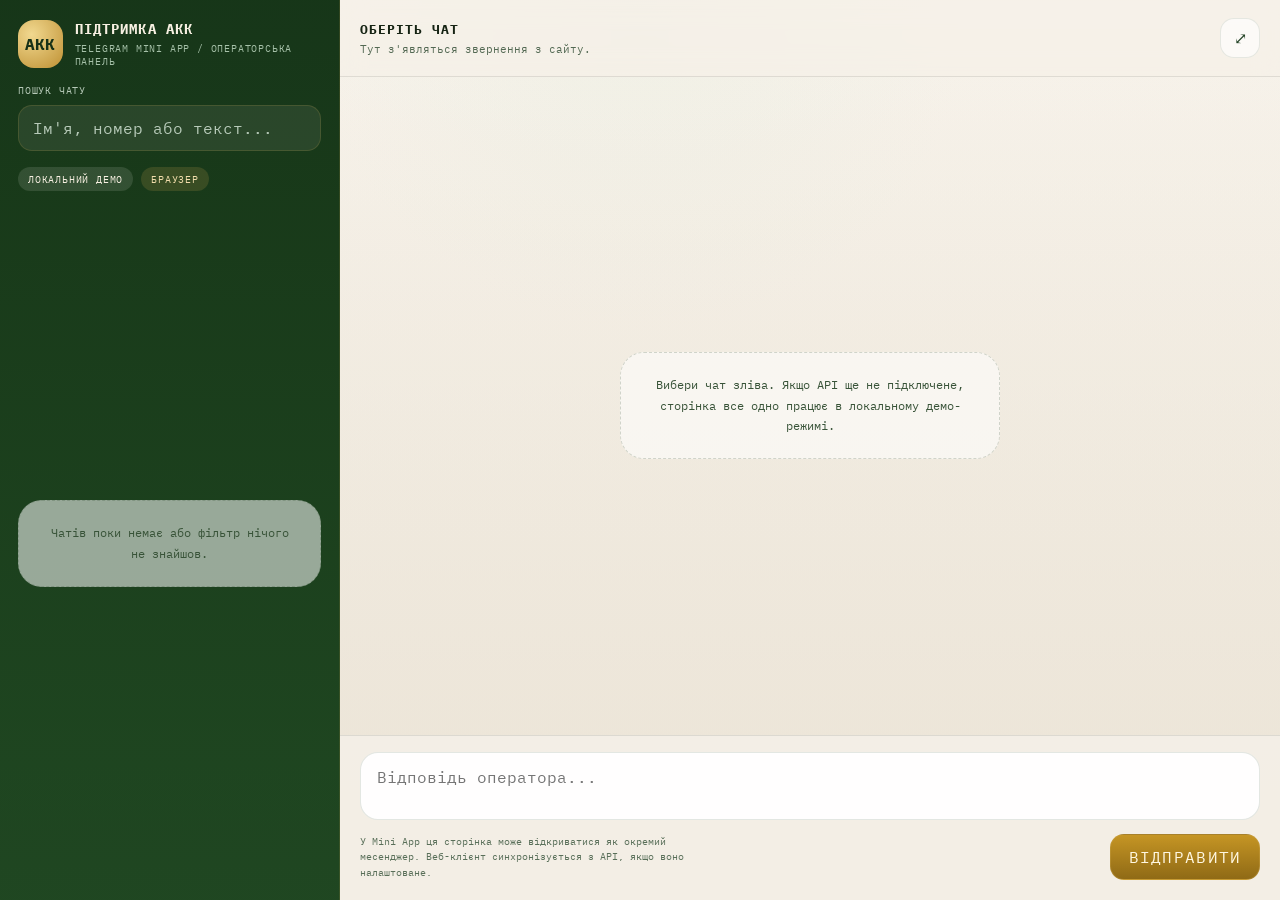
==== support-admin.html @ 5e6ffe89 "Add support chat and Telegram admin panel" ====
<!DOCTYPE html>
<html lang="uk">
<head>
<meta charset="UTF-8">
<meta name="viewport" content="width=device-width, initial-scale=1.0">
<title>Підтримка АКК — Панель оператора</title>
<link rel="preconnect" href="https://fonts.googleapis.com">
<link href="https://fonts.googleapis.com/css2?family=Playfair+Display:wght@400;700;900&family=Source+Serif+4:ital,wght@0,300;0,400;0,600;1,400&family=IBM+Plex+Mono:wght@400;500&display=swap" rel="stylesheet">
<link rel="stylesheet" href="support-admin.css">
</head>
<body>
  <div class="admin-app">
    <aside class="admin-sidebar">
      <div class="admin-brand">
        <div class="admin-brand-badge">АКК</div>
        <div class="admin-brand-copy">
          <strong>Підтримка АКК</strong>
          <span>Telegram Mini App / операторська панель</span>
        </div>
      </div>

      <label class="admin-search">
        <span>Пошук чату</span>
        <input type="search" id="adminSearch" placeholder="Ім'я, номер або текст..." autocomplete="off">
      </label>

      <div class="admin-sidebar-meta">
        <span class="admin-pill" id="adminModeBadge">Підключення</span>
        <span class="admin-pill admin-pill-muted" id="adminSyncBadge">Очікування</span>
      </div>

      <div class="admin-chat-list" id="adminChatList"></div>
    </aside>

    <main class="admin-main">
      <header class="admin-main-header">
        <button type="button" class="admin-back" id="adminBackButton" aria-label="Назад">←</button>
        <div class="admin-chat-headings">
          <strong id="adminChatTitle">Оберіть чат</strong>
          <span id="adminChatMeta">Тут з'являться звернення з сайту.</span>
        </div>
        <button type="button" class="admin-expand" id="adminExpandButton" aria-label="Розгорнути">⤢</button>
      </header>

      <section class="admin-stream" id="adminStream">
        <div class="admin-empty" id="adminEmptyState">
          Вибери чат зліва. Якщо API ще не підключене, сторінка все одно працює в локальному демо-режимі.
        </div>
      </section>

      <form class="admin-compose" id="adminComposeForm">
        <textarea id="adminComposeInput" class="admin-compose-input" placeholder="Відповідь операторa..." maxlength="1200"></textarea>
        <div class="admin-compose-row">
          <div class="admin-compose-hint">У Mini App ця сторінка може відкриватися як окремий месенджер. Веб-клієнт синхронізується з API, якщо воно налаштоване.</div>
          <button type="submit" class="admin-send" id="adminSendButton">Відправити</button>
        </div>
      </form>
    </main>
  </div>

  <script src="https://telegram.org/js/telegram-web-app.js"></script>
  <script src="support-config.js"></script>
  <script type="module" src="support-admin.js"></script>
</body>
</html>
---- support-admin.css ----
:root {
  --admin-paper: #f5f0e8;
  --admin-paper-deep: #ebe2d4;
  --admin-ink: #162414;
  --admin-green: #1c431f;
  --admin-green-soft: #2d6432;
  --admin-gold: #c8a34d;
  --admin-border: rgba(22, 36, 20, 0.1);
}

* {
  box-sizing: border-box;
}

html,
body {
  min-height: 100%;
}

body {
  margin: 0;
  color: var(--admin-ink);
  font-family: 'IBM Plex Mono', monospace;
  background:
    radial-gradient(circle at top, rgba(212, 232, 212, 0.22), rgba(212, 232, 212, 0) 30%),
    linear-gradient(180deg, #f6f1e8 0%, #ece4d7 100%);
}

button,
input,
textarea {
  font: inherit;
}

.admin-app {
  display: grid;
  grid-template-columns: 340px minmax(0, 1fr);
  min-height: 100dvh;
}

.admin-sidebar {
  display: flex;
  flex-direction: column;
  gap: 16px;
  padding: 20px 18px;
  background:
    linear-gradient(180deg, rgba(18, 50, 20, 0.98) 0%, rgba(27, 68, 30, 0.98) 100%);
  color: #f7f0e2;
  border-right: 1px solid rgba(200, 163, 77, 0.16);
}

.admin-brand {
  display: flex;
  align-items: center;
  gap: 12px;
}

.admin-brand-badge {
  width: 48px;
  height: 48px;
  border-radius: 16px;
  display: grid;
  place-items: center;
  color: #173117;
  font-weight: 700;
  background: radial-gradient(circle at 30% 30%, #f1d88f 0%, #bf9134 100%);
}

.admin-brand-copy strong,
.admin-brand-copy span {
  display: block;
}

.admin-brand-copy strong {
  font-size: 14px;
  letter-spacing: 0.08em;
  text-transform: uppercase;
}

.admin-brand-copy span {
  margin-top: 4px;
  font-size: 10px;
  letter-spacing: 0.08em;
  text-transform: uppercase;
  color: #a6c1a9;
}

.admin-search {
  display: block;
}

.admin-search span {
  display: block;
  margin-bottom: 8px;
  font-size: 10px;
  letter-spacing: 0.08em;
  text-transform: uppercase;
  color: #b7cab9;
}

.admin-search input {
  width: 100%;
  min-height: 46px;
  padding: 0 14px;
  border: 1px solid rgba(200, 163, 77, 0.18);
  border-radius: 14px;
  background: rgba(245, 240, 232, 0.08);
  color: #f7f0e2;
  outline: none;
}

.admin-search input::placeholder {
  color: #b7cab9;
}

.admin-sidebar-meta {
  display: flex;
  gap: 8px;
  flex-wrap: wrap;
}

.admin-pill {
  display: inline-flex;
  align-items: center;
  min-height: 24px;
  padding: 0 10px;
  border-radius: 999px;
  background: rgba(245, 240, 232, 0.12);
  color: #f7f0e2;
  font-size: 10px;
  letter-spacing: 0.08em;
  text-transform: uppercase;
}

.admin-pill-muted {
  background: rgba(200, 163, 77, 0.18);
  color: #f2ddac;
}

.admin-chat-list {
  flex: 1;
  min-height: 0;
  overflow: auto;
  display: flex;
  flex-direction: column;
  gap: 8px;
}

.admin-chat-card {
  border: 1px solid rgba(245, 240, 232, 0.08);
  border-radius: 18px;
  background: rgba(245, 240, 232, 0.06);
  color: inherit;
  padding: 14px;
  cursor: pointer;
  transition: transform 0.16s ease, border-color 0.16s ease, background 0.16s ease;
}

.admin-chat-card:hover,
.admin-chat-card:focus-visible,
.admin-chat-card.active {
  transform: translateY(-1px);
  border-color: rgba(200, 163, 77, 0.4);
  background: rgba(245, 240, 232, 0.1);
}

.admin-chat-row,
.admin-chat-meta {
  display: flex;
  align-items: center;
  justify-content: space-between;
  gap: 12px;
}

.admin-chat-row strong {
  font-size: 12px;
  letter-spacing: 0.05em;
  text-transform: uppercase;
}

.admin-chat-preview {
  margin-top: 8px;
  font-size: 11px;
  line-height: 1.55;
  color: #cbdbc8;
}

.admin-unread {
  min-width: 22px;
  height: 22px;
  border-radius: 999px;
  display: inline-grid;
  place-items: center;
  background: #f1d88f;
  color: #173117;
  font-size: 10px;
  font-weight: 700;
}

.admin-main {
  min-width: 0;
  display: flex;
  flex-direction: column;
  background: linear-gradient(180deg, rgba(255, 255, 255, 0.16) 0%, rgba(235, 228, 214, 0.64) 100%);
}

.admin-main-header {
  display: flex;
  align-items: center;
  gap: 12px;
  padding: 18px 20px;
  border-bottom: 1px solid var(--admin-border);
  background: rgba(245, 240, 232, 0.72);
  backdrop-filter: blur(12px);
}

.admin-back,
.admin-expand {
  width: 40px;
  height: 40px;
  border: 1px solid rgba(26, 58, 26, 0.1);
  border-radius: 14px;
  background: rgba(255, 255, 255, 0.66);
  color: #244326;
  cursor: pointer;
}

.admin-back {
  display: none;
}

.admin-chat-headings {
  min-width: 0;
  flex: 1;
}

.admin-chat-headings strong,
.admin-chat-headings span {
  display: block;
}

.admin-chat-headings strong {
  font-size: 13px;
  letter-spacing: 0.08em;
  text-transform: uppercase;
  white-space: nowrap;
  overflow: hidden;
  text-overflow: ellipsis;
}

.admin-chat-headings span {
  margin-top: 4px;
  color: #536953;
  font-size: 11px;
}

.admin-stream {
  flex: 1;
  min-height: 0;
  overflow: auto;
  padding: 20px;
  display: flex;
  flex-direction: column;
  gap: 12px;
}

.admin-empty {
  margin: auto;
  max-width: 380px;
  padding: 22px;
  border-radius: 24px;
  border: 1px dashed rgba(26, 58, 26, 0.18);
  background: rgba(255, 255, 255, 0.55);
  text-align: center;
  font-size: 12px;
  line-height: 1.7;
  color: #385338;
}

.admin-day {
  align-self: center;
  padding: 6px 12px;
  border-radius: 999px;
  background: rgba(26, 58, 26, 0.06);
  color: #395739;
  font-size: 10px;
  letter-spacing: 0.08em;
  text-transform: uppercase;
}

.admin-message-row {
  display: flex;
}

.admin-message-row.support {
  justify-content: flex-end;
}

.admin-message-bubble {
  max-width: min(78%, 620px);
  padding: 14px 16px;
  border-radius: 20px;
  box-shadow: 0 10px 24px rgba(15, 26, 14, 0.08);
}

.admin-message-row.visitor .admin-message-bubble {
  background: #ffffff;
  border: 1px solid rgba(26, 58, 26, 0.08);
  border-bottom-left-radius: 8px;
}

.admin-message-row.support .admin-message-bubble {
  color: #f7f0e2;
  background: linear-gradient(180deg, rgba(33, 84, 36, 0.96) 0%, rgba(22, 58, 24, 0.96) 100%);
  border-bottom-right-radius: 8px;
}

.admin-message-author {
  margin-bottom: 6px;
  font-size: 10px;
  letter-spacing: 0.06em;
  text-transform: uppercase;
  opacity: 0.7;
}

.admin-message-text {
  font-family: 'Source Serif 4', Georgia, serif;
  font-size: 17px;
  line-height: 1.58;
  white-space: pre-wrap;
  word-break: break-word;
}

.admin-message-time {
  margin-top: 8px;
  font-size: 10px;
  opacity: 0.62;
}

.admin-compose {
  padding: 16px 20px 20px;
  border-top: 1px solid var(--admin-border);
  background: rgba(245, 240, 232, 0.86);
}

.admin-compose-input {
  width: 100%;
  min-height: 58px;
  max-height: 180px;
  resize: none;
  padding: 14px 16px;
  border: 1px solid rgba(26, 58, 26, 0.12);
  border-radius: 18px;
  background: rgba(255, 255, 255, 0.94);
  color: var(--admin-ink);
  outline: none;
}

.admin-compose-input:focus {
  border-color: rgba(45, 100, 50, 0.42);
  box-shadow: 0 0 0 4px rgba(122, 184, 122, 0.12);
}

.admin-compose-row {
  display: flex;
  align-items: center;
  justify-content: space-between;
  gap: 14px;
  margin-top: 10px;
}

.admin-compose-hint {
  max-width: 360px;
  color: #596f59;
  font-size: 10px;
  line-height: 1.55;
}

.admin-send {
  min-width: 150px;
  min-height: 46px;
  padding: 0 16px;
  border: 1px solid rgba(200, 163, 77, 0.4);
  border-radius: 14px;
  background: linear-gradient(180deg, rgba(196, 147, 32, 0.98) 0%, rgba(141, 103, 17, 0.98) 100%);
  color: #fff7e1;
  cursor: pointer;
  letter-spacing: 0.08em;
  text-transform: uppercase;
}

.admin-send:disabled {
  opacity: 0.6;
  cursor: wait;
}

@media (max-width: 920px) {
  .admin-app {
    grid-template-columns: 1fr;
  }

  .admin-back {
    display: inline-grid;
    place-items: center;
  }

  body.admin-chat-open .admin-sidebar {
    display: none;
  }

  body:not(.admin-chat-open) .admin-main {
    display: none;
  }

  .admin-compose-row {
    flex-direction: column;
    align-items: stretch;
  }

  .admin-compose-hint,
  .admin-send {
    max-width: none;
    width: 100%;
  }

  .admin-message-bubble {
    max-width: 88%;
  }
}
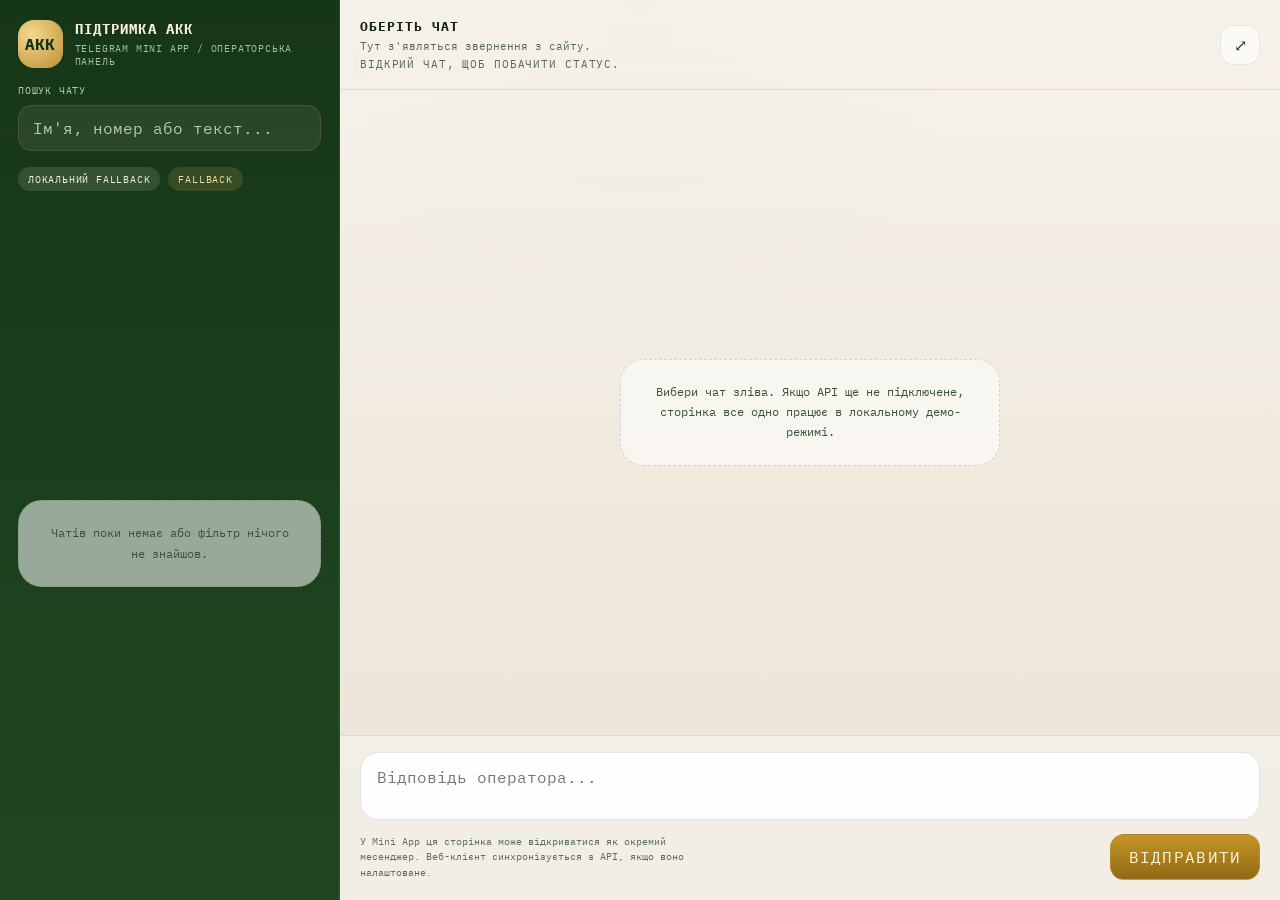
==== commit b3c7d7f2: "Point support UI to live backend" ====
--- a/support-admin.html
+++ b/support-admin.html
@@ -38,6 +38,7 @@
         <div class="admin-chat-headings">
           <strong id="adminChatTitle">Оберіть чат</strong>
           <span id="adminChatMeta">Тут з'являться звернення з сайту.</span>
+          <span id="adminPresenceMeta" class="admin-chat-presence">Відкрий чат, щоб побачити статус.</span>
         </div>
         <button type="button" class="admin-expand" id="adminExpandButton" aria-label="Розгорнути">⤢</button>
       </header>
--- a/support-admin.css
+++ b/support-admin.css
@@ -178,6 +178,38 @@
   text-transform: uppercase;
 }
 
+.admin-chat-status {
+  display: inline-flex;
+  align-items: center;
+  gap: 6px;
+  color: #b8cfb6;
+  font-size: 10px;
+  letter-spacing: 0.06em;
+  text-transform: uppercase;
+}
+
+.admin-chat-status::before,
+.admin-chat-presence::before {
+  content: '';
+  width: 8px;
+  height: 8px;
+  border-radius: 999px;
+  background: rgba(193, 206, 186, 0.35);
+  box-shadow: 0 0 0 5px rgba(193, 206, 186, 0.06);
+}
+
+.admin-chat-status.online::before,
+.admin-chat-presence.online::before {
+  background: #8ef58e;
+  box-shadow: 0 0 0 5px rgba(142, 245, 142, 0.12);
+}
+
+.admin-chat-status.typing::before,
+.admin-chat-presence.typing::before {
+  background: #f1d88f;
+  box-shadow: 0 0 0 5px rgba(241, 216, 143, 0.14);
+}
+
 .admin-chat-preview {
   margin-top: 8px;
   font-size: 11px;
@@ -252,6 +284,17 @@
   margin-top: 4px;
   color: #536953;
   font-size: 11px;
+}
+
+.admin-chat-presence {
+  display: inline-flex;
+  align-items: center;
+  gap: 8px;
+  margin-top: 8px;
+  color: #2f4f31;
+  font-size: 10px;
+  letter-spacing: 0.08em;
+  text-transform: uppercase;
 }
 
 .admin-stream {
@@ -337,6 +380,33 @@
   opacity: 0.62;
 }
 
+.admin-message-bubble-typing {
+  min-width: 96px;
+}
+
+.admin-typing-dots {
+  display: inline-flex;
+  gap: 6px;
+  align-items: center;
+  min-height: 18px;
+}
+
+.admin-typing-dots span {
+  width: 8px;
+  height: 8px;
+  border-radius: 999px;
+  background: rgba(32, 55, 33, 0.45);
+  animation: adminTyping 0.9s ease-in-out infinite;
+}
+
+.admin-typing-dots span:nth-child(2) {
+  animation-delay: 0.12s;
+}
+
+.admin-typing-dots span:nth-child(3) {
+  animation-delay: 0.24s;
+}
+
 .admin-compose {
   padding: 16px 20px 20px;
   border-top: 1px solid var(--admin-border);
@@ -394,6 +464,17 @@
   cursor: wait;
 }
 
+@keyframes adminTyping {
+  0%, 80%, 100% {
+    transform: translateY(0);
+    opacity: 0.32;
+  }
+  40% {
+    transform: translateY(-3px);
+    opacity: 1;
+  }
+}
+
 @media (max-width: 920px) {
   .admin-app {
     grid-template-columns: 1fr;
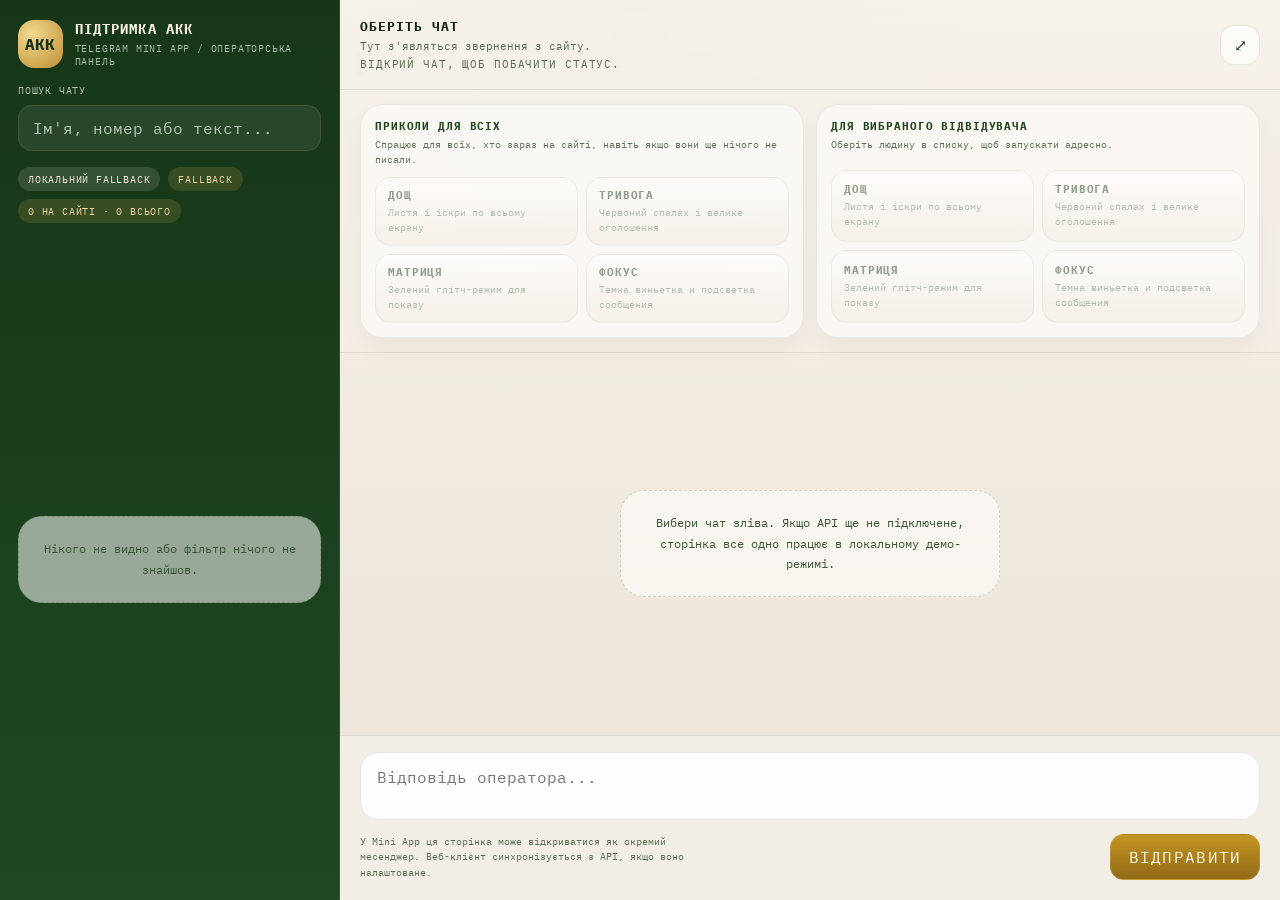
==== commit 1159a9bf: "Point support UI to live backend" ====
--- a/support-admin.html
+++ b/support-admin.html
@@ -27,6 +27,7 @@
       <div class="admin-sidebar-meta">
         <span class="admin-pill" id="adminModeBadge">Підключення</span>
         <span class="admin-pill admin-pill-muted" id="adminSyncBadge">Очікування</span>
+        <span class="admin-pill admin-pill-muted" id="adminVisitorsBadge">0 на сайті</span>
       </div>
 
       <div class="admin-chat-list" id="adminChatList"></div>
@@ -42,6 +43,23 @@
         </div>
         <button type="button" class="admin-expand" id="adminExpandButton" aria-label="Розгорнути">⤢</button>
       </header>
+
+      <section class="admin-controls">
+        <div class="admin-control-group">
+          <div class="admin-control-copy">
+            <strong>Приколи для всіх</strong>
+            <span>Спрацює для всіх, хто зараз на сайті, навіть якщо вони ще нічого не писали.</span>
+          </div>
+          <div class="admin-prank-grid" id="adminGlobalActions"></div>
+        </div>
+        <div class="admin-control-group">
+          <div class="admin-control-copy">
+            <strong>Для вибраного відвідувача</strong>
+            <span id="adminTargetHint">Оберіть людину в списку, щоб запускати адресно.</span>
+          </div>
+          <div class="admin-prank-grid" id="adminTargetActions"></div>
+        </div>
+      </section>
 
       <section class="admin-stream" id="adminStream">
         <div class="admin-empty" id="adminEmptyState">
--- a/support-admin.css
+++ b/support-admin.css
@@ -295,6 +295,94 @@
   font-size: 10px;
   letter-spacing: 0.08em;
   text-transform: uppercase;
+}
+
+.admin-controls {
+  display: grid;
+  grid-template-columns: repeat(2, minmax(0, 1fr));
+  gap: 12px;
+  padding: 14px 20px;
+  border-bottom: 1px solid var(--admin-border);
+  background: rgba(245, 240, 232, 0.72);
+}
+
+.admin-control-group {
+  display: grid;
+  gap: 10px;
+  padding: 14px;
+  border: 1px solid rgba(26, 58, 26, 0.08);
+  border-radius: 22px;
+  background: rgba(255, 255, 255, 0.55);
+  box-shadow: 0 12px 24px rgba(15, 26, 14, 0.04);
+}
+
+.admin-control-copy strong,
+.admin-control-copy span {
+  display: block;
+}
+
+.admin-control-copy strong {
+  font-size: 11px;
+  letter-spacing: 0.08em;
+  text-transform: uppercase;
+  color: #214521;
+}
+
+.admin-control-copy span {
+  margin-top: 4px;
+  color: #5b715b;
+  font-size: 10px;
+  line-height: 1.5;
+}
+
+.admin-prank-grid {
+  display: grid;
+  grid-template-columns: repeat(2, minmax(0, 1fr));
+  gap: 8px;
+}
+
+.admin-prank-button {
+  min-height: 54px;
+  padding: 10px 12px;
+  border: 1px solid rgba(26, 58, 26, 0.12);
+  border-radius: 16px;
+  background: linear-gradient(180deg, rgba(255, 255, 255, 0.92) 0%, rgba(236, 230, 218, 0.92) 100%);
+  color: #173117;
+  text-align: left;
+  cursor: pointer;
+  transition: transform 0.18s ease, border-color 0.18s ease, box-shadow 0.18s ease, opacity 0.18s ease;
+}
+
+.admin-prank-button:hover,
+.admin-prank-button:focus-visible {
+  transform: translateY(-1px);
+  border-color: rgba(200, 163, 77, 0.34);
+  box-shadow: 0 10px 20px rgba(15, 26, 14, 0.08);
+}
+
+.admin-prank-button:disabled {
+  opacity: 0.46;
+  cursor: not-allowed;
+  transform: none;
+  box-shadow: none;
+}
+
+.admin-prank-button strong,
+.admin-prank-button span {
+  display: block;
+}
+
+.admin-prank-button strong {
+  font-size: 11px;
+  letter-spacing: 0.08em;
+  text-transform: uppercase;
+}
+
+.admin-prank-button span {
+  margin-top: 4px;
+  color: #5f745f;
+  font-size: 10px;
+  line-height: 1.45;
 }
 
 .admin-stream {
@@ -340,6 +428,7 @@
 }
 
 .admin-message-bubble {
+  position: relative;
   max-width: min(78%, 620px);
   padding: 14px 16px;
   border-radius: 20px;
@@ -378,6 +467,48 @@
   margin-top: 8px;
   font-size: 10px;
   opacity: 0.62;
+}
+
+.admin-message-actions {
+  display: flex;
+  align-items: center;
+  justify-content: space-between;
+  gap: 10px;
+  margin-top: 8px;
+}
+
+.admin-message-delete {
+  appearance: none;
+  border: 1px solid rgba(153, 31, 31, 0.16);
+  border-radius: 999px;
+  background: rgba(153, 31, 31, 0.08);
+  color: #8a2323;
+  padding: 4px 10px;
+  font-size: 10px;
+  letter-spacing: 0.08em;
+  text-transform: uppercase;
+  cursor: pointer;
+  transition: background 0.18s ease, transform 0.18s ease;
+}
+
+.admin-message-delete:hover,
+.admin-message-delete:focus-visible {
+  background: rgba(153, 31, 31, 0.14);
+  transform: translateY(-1px);
+}
+
+.admin-message-bubble.deleted {
+  border-style: dashed;
+  box-shadow: none;
+  opacity: 0.84;
+}
+
+.admin-message-bubble.deleted .admin-message-text {
+  font-style: italic;
+}
+
+.admin-message-bubble.deleted .admin-message-delete {
+  display: none;
 }
 
 .admin-message-bubble-typing {
@@ -480,6 +611,10 @@
     grid-template-columns: 1fr;
   }
 
+  .admin-controls {
+    grid-template-columns: 1fr;
+  }
+
   .admin-back {
     display: inline-grid;
     place-items: center;
@@ -507,4 +642,8 @@
   .admin-message-bubble {
     max-width: 88%;
   }
-}
+
+  .admin-prank-grid {
+    grid-template-columns: 1fr 1fr;
+  }
+}
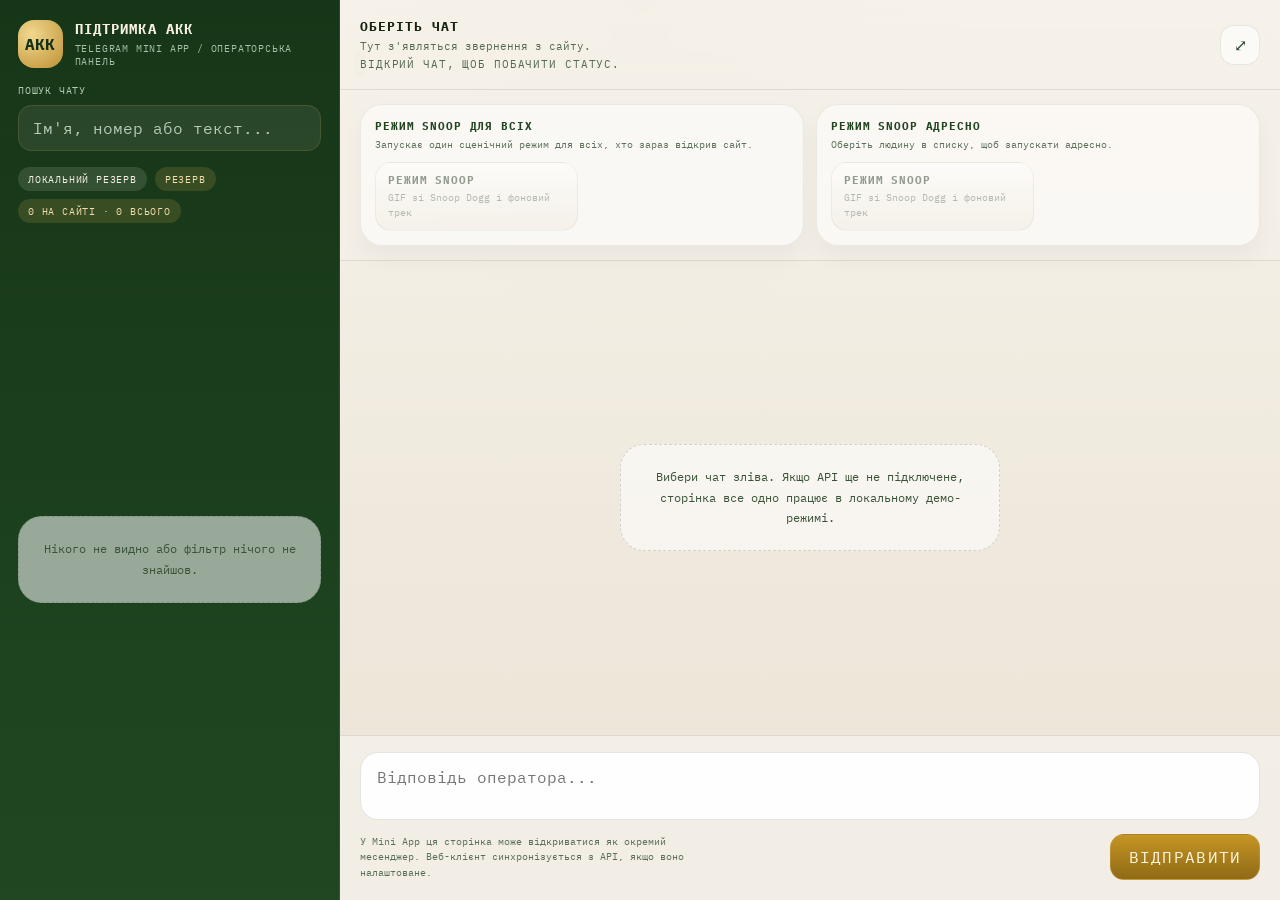
==== commit ad8bcdd7: "Point support UI to live backend" ====
--- a/support-admin.html
+++ b/support-admin.html
@@ -47,15 +47,15 @@
       <section class="admin-controls">
         <div class="admin-control-group">
           <div class="admin-control-copy">
-            <strong>Приколи для всіх</strong>
-            <span>Спрацює для всіх, хто зараз на сайті, навіть якщо вони ще нічого не писали.</span>
+            <strong>Режим Snoop для всіх</strong>
+            <span>Запускає один сценічний режим для всіх, хто зараз відкрив сайт.</span>
           </div>
           <div class="admin-prank-grid" id="adminGlobalActions"></div>
         </div>
         <div class="admin-control-group">
           <div class="admin-control-copy">
-            <strong>Для вибраного відвідувача</strong>
-            <span id="adminTargetHint">Оберіть людину в списку, щоб запускати адресно.</span>
+            <strong>Режим Snoop адресно</strong>
+            <span id="adminTargetHint">Оберіть людину в списку, щоб запускати режим точково.</span>
           </div>
           <div class="admin-prank-grid" id="adminTargetActions"></div>
         </div>
@@ -68,7 +68,7 @@
       </section>
 
       <form class="admin-compose" id="adminComposeForm">
-        <textarea id="adminComposeInput" class="admin-compose-input" placeholder="Відповідь операторa..." maxlength="1200"></textarea>
+        <textarea id="adminComposeInput" class="admin-compose-input" placeholder="Відповідь оператора..." maxlength="1200"></textarea>
         <div class="admin-compose-row">
           <div class="admin-compose-hint">У Mini App ця сторінка може відкриватися як окремий месенджер. Веб-клієнт синхронізується з API, якщо воно налаштоване.</div>
           <button type="submit" class="admin-send" id="adminSendButton">Відправити</button>
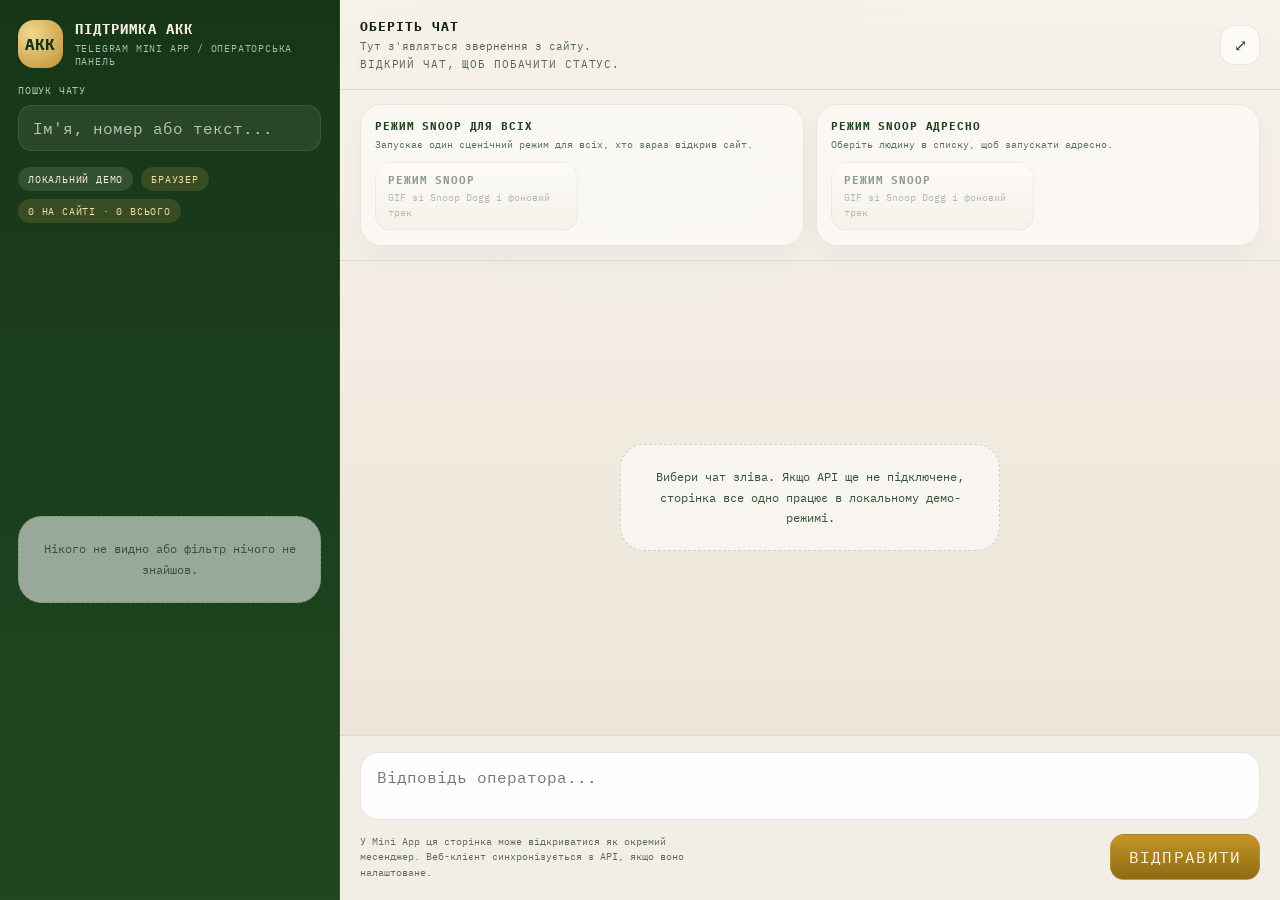
==== commit 8f255299: "Fix support chat UI and restore presence flow" ====
--- a/support-admin.html
+++ b/support-admin.html
@@ -4,6 +4,7 @@
 <meta charset="UTF-8">
 <meta name="viewport" content="width=device-width, initial-scale=1.0">
 <title>Підтримка АКК — Панель оператора</title>
+<link rel="icon" type="image/svg+xml" href="assets/site-emblem.svg">
 <link rel="preconnect" href="https://fonts.googleapis.com">
 <link href="https://fonts.googleapis.com/css2?family=Playfair+Display:wght@400;700;900&family=Source+Serif+4:ital,wght@0,300;0,400;0,600;1,400&family=IBM+Plex+Mono:wght@400;500&display=swap" rel="stylesheet">
 <link rel="stylesheet" href="support-admin.css">
--- a/support-admin.css
+++ b/support-admin.css
@@ -620,14 +620,6 @@
     place-items: center;
   }
 
-  body.admin-chat-open .admin-sidebar {
-    display: none;
-  }
-
-  body:not(.admin-chat-open) .admin-main {
-    display: none;
-  }
-
   .admin-compose-row {
     flex-direction: column;
     align-items: stretch;
